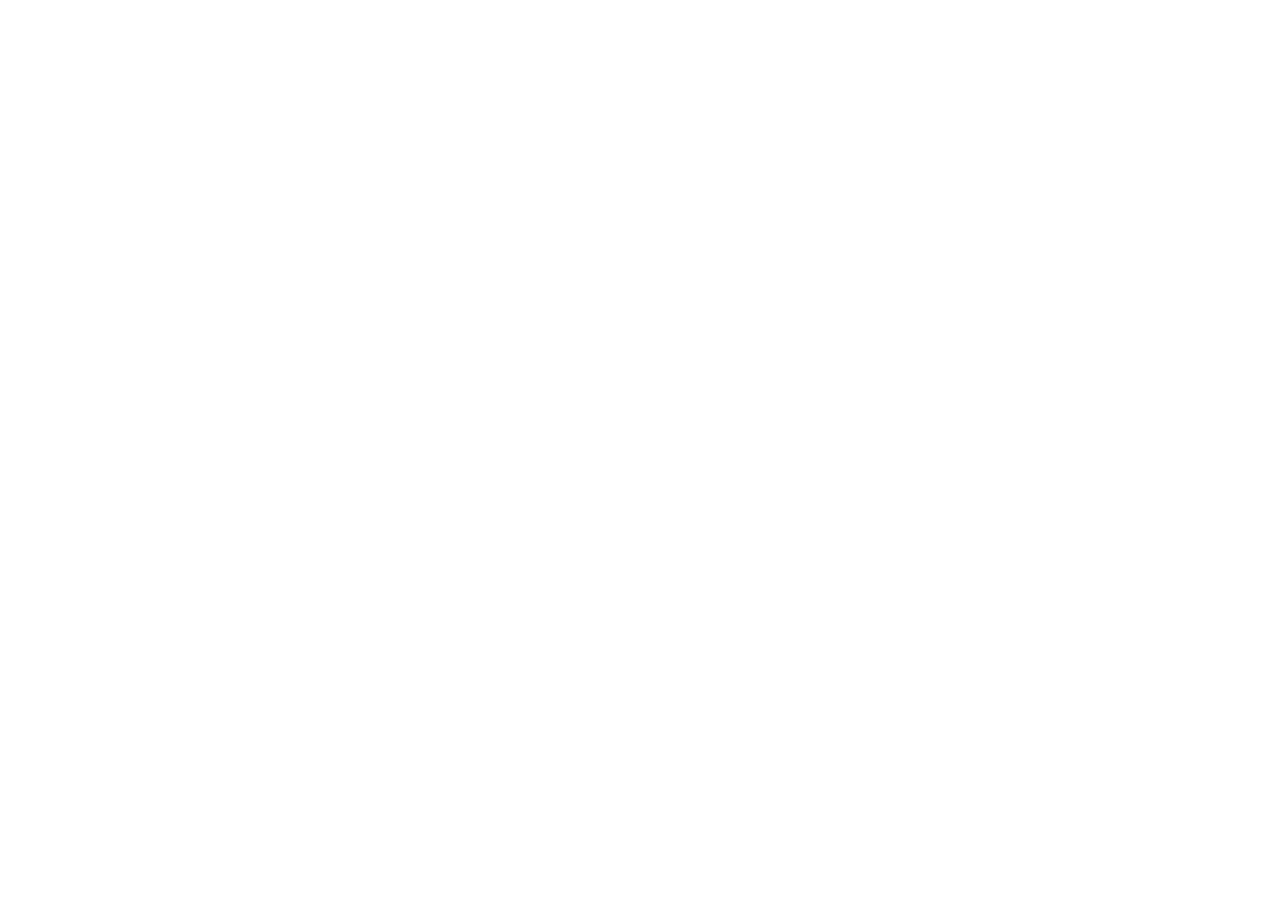
==== index.html @ bf6c63e0 "Sitio arsaminibodegas con código de comunicación del Cubo (33) Co-Authored-By: Claude Opus 5.5 <nore" ====
<!doctype html><meta charset="utf-8"><meta http-equiv="refresh" content="0;url=https://www.arsabodegas.com"><link rel="canonical" href="https://www.arsabodegas.com"><a href="https://www.arsabodegas.com">https://www.arsabodegas.com</a>
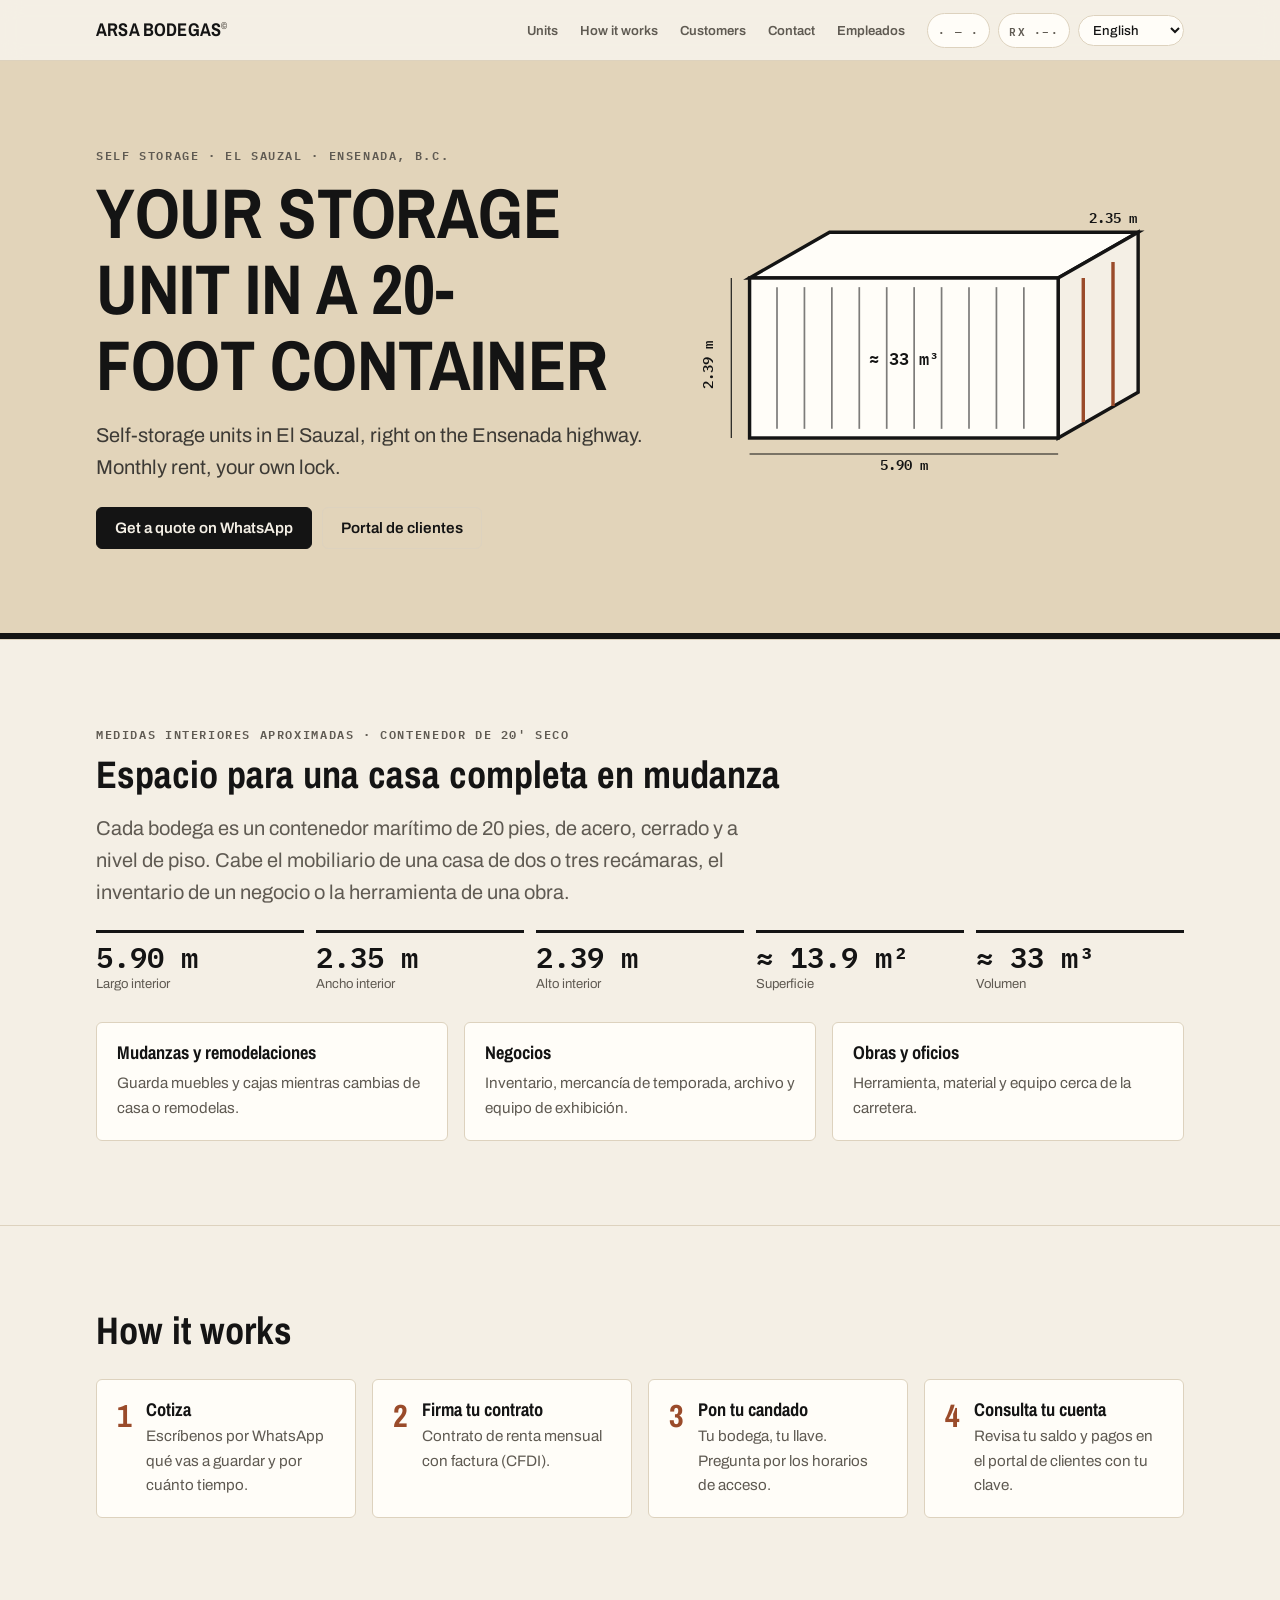
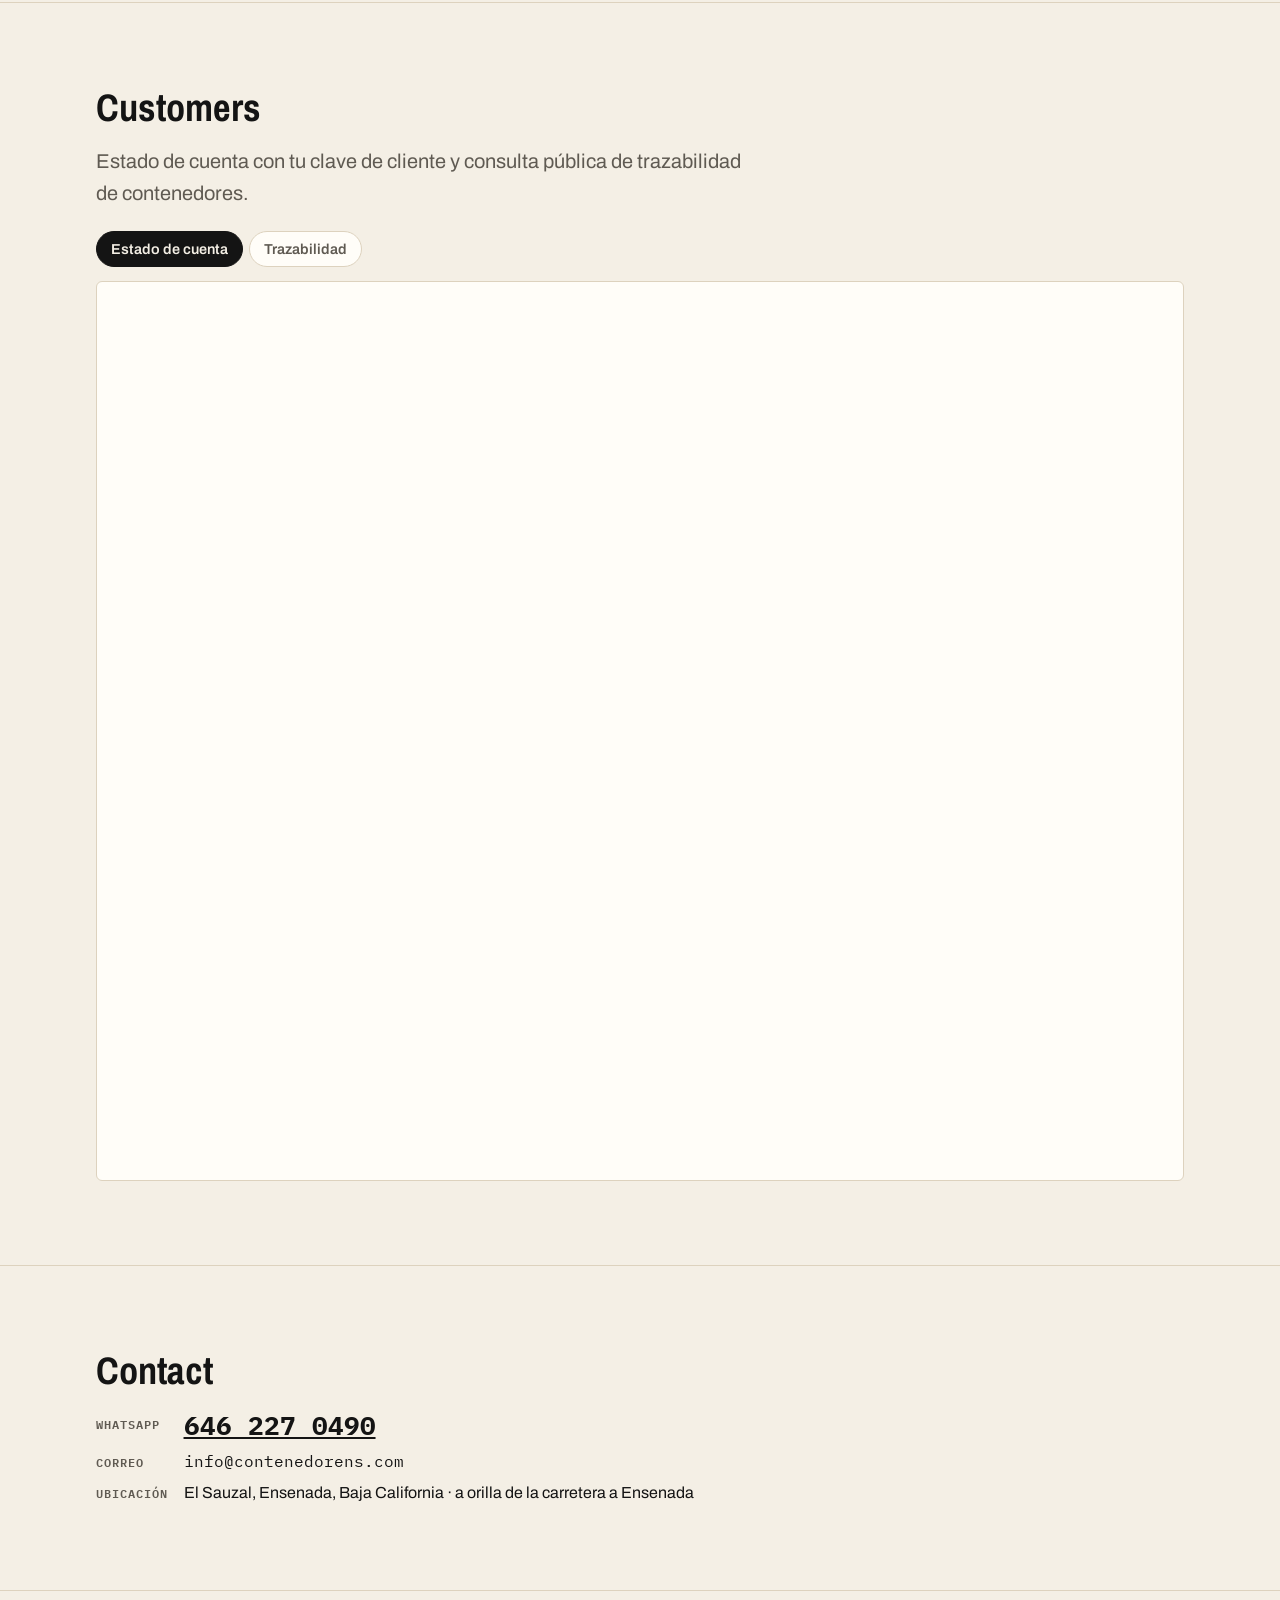
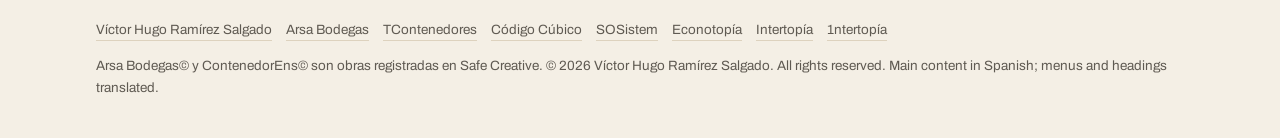
==== commit 45c42ab7: "arsabodegas.com en GitHub Pages: sitio, inventario privado cifrado y componentes comunes Co-Authored" ====
--- a/index.html
+++ b/index.html
@@ -1 +1,137 @@
-<!doctype html><meta charset="utf-8"><meta http-equiv="refresh" content="0;url=https://www.arsabodegas.com"><link rel="canonical" href="https://www.arsabodegas.com"><a href="https://www.arsabodegas.com">https://www.arsabodegas.com</a>+<!doctype html>
+<html lang="es">
+<head>
+<meta charset="utf-8">
+<meta name="viewport" content="width=device-width,initial-scale=1,viewport-fit=cover">
+<title>Arsa Bodegas · Mini bodegas en El Sauzal, Ensenada</title>
+<meta name="description" content="Renta de mini bodegas tipo Self Storage en contenedores marítimos de 20 pies en El Sauzal, Ensenada, Baja California. Cotiza por WhatsApp al 646 227 0490.">
+<meta property="og:title" content="Arsa Bodegas · Mini bodegas en El Sauzal">
+<meta property="og:description" content="Bodegas en contenedores de 20 pies, a orilla de la carretera a Ensenada.">
+<link rel="preconnect" href="https://fonts.googleapis.com">
+<link rel="stylesheet" href="https://fonts.googleapis.com/css2?family=Archivo:wght@400;500;600;800&family=Archivo+Narrow:wght@600;700&family=IBM+Plex+Mono:wght@500;600&display=swap">
+<link rel="stylesheet" href="/_comun/base.css">
+<style>
+/* Arsa Bodegas: beige de lámina, negro de marco de contenedor; títulos condensados como rotulación de patio */
+:root{
+  --bg:#F4EFE5; --surface:#FFFDF8; --fg:#141414; --muted:#5F5A52; --line:#DDD2BE; --accent:#141414; --accent-ink:#F4EFE5;
+  --beige:#E2D4BA; --rust:#9A4B2A;
+  --display:"Archivo Narrow","Arial Narrow",Arial,sans-serif; --body:"Archivo","Helvetica Neue",Arial,sans-serif; --mono:"IBM Plex Mono",ui-monospace,Menlo,monospace;
+  --h1-track:-.005em; --radius:6px; color-scheme:light;
+}
+@media (prefers-color-scheme:dark){:root:not([data-theme="light"]){--bg:#151310;--surface:#1E1B17;--fg:#F1EBE0;--muted:#ABA293;--line:#36312A;--accent:#E2D4BA;--accent-ink:#151310;--beige:#4A4234;--rust:#D98A62;color-scheme:dark}}
+:root[data-theme="dark"]{--bg:#151310;--surface:#1E1B17;--fg:#F1EBE0;--muted:#ABA293;--line:#36312A;--accent:#E2D4BA;--accent-ink:#151310;--beige:#4A4234;--rust:#D98A62;color-scheme:dark}
+.hero{background:var(--beige);border-bottom:6px solid var(--fg)}
+.hero .in{display:grid;grid-template-columns:minmax(0,1.1fr) minmax(0,1fr);gap:32px;align-items:center}
+@media (max-width:820px){.hero .in{grid-template-columns:minmax(0,1fr)}}
+.hero h1{text-transform:uppercase}
+.hero .lead{color:var(--fg);opacity:.8}
+.caja{width:100%;height:auto;display:block}
+.caja text{font:600 12px var(--mono);fill:var(--fg)}
+.paso{display:grid;grid-template-columns:auto minmax(0,1fr);gap:4px 14px;align-items:start}
+.paso b.n{font:700 2rem/1 var(--display);color:var(--rust);grid-row:span 2}
+.medidas{display:grid;grid-template-columns:repeat(auto-fit,minmax(min(100%,150px),1fr));gap:12px;margin-top:22px}
+.medidas div{border-top:3px solid var(--fg);padding-top:10px;display:grid;gap:2px}
+.medidas span{font-size:.82rem;color:var(--muted)}
+.tabs{display:flex;gap:6px;flex-wrap:wrap;margin-top:22px}
+.tabs button{font:600 .9rem var(--body);padding:9px 14px;border-radius:999px;border:1px solid var(--line);background:var(--surface);color:var(--muted);cursor:pointer}
+.tabs button[aria-selected="true"]{background:var(--fg);color:var(--bg);border-color:var(--fg)}
+.wa{font:700 1.6rem/1.2 var(--mono)}
+</style>
+<script>window.SITIO={morse:'ARSA BODEGAS',t:{
+ n_bod:{es:'Bodegas',en:'Units',fr:'Box',pt:'Boxes',it:'Box',de:'Lagerräume',zh:'仓库',ja:'倉庫',ko:'창고',ar:'المخازن',ru:'Боксы',hi:'गोदाम'},
+ n_como:{es:'Cómo funciona',en:'How it works',fr:'Fonctionnement',pt:'Como funciona',it:'Come funziona',de:'So funktioniert es',zh:'流程',ja:'ご利用方法',ko:'이용 방법',ar:'كيف يعمل',ru:'Как это работает',hi:'कैसे काम करता है'},
+ n_cli:{es:'Clientes',en:'Customers',fr:'Clients',pt:'Clientes',it:'Clienti',de:'Kunden',zh:'客户',ja:'お客様',ko:'고객',ar:'العملاء',ru:'Клиентам',hi:'ग्राहक'},
+ h1:{es:'Tu bodega en un contenedor de 20 pies',en:'Your storage unit in a 20-foot container',fr:'Votre box dans un conteneur de 20 pieds',pt:'Seu box em um contêiner de 20 pés',it:'Il tuo box in un container da 20 piedi',de:'Ihr Lagerraum in einem 20-Fuß-Container',zh:'20英尺集装箱里的专属仓库',ja:'20フィートコンテナのあなたの倉庫',ko:'20피트 컨테이너 속 나만의 창고',ar:'مخزنك في حاوية 20 قدمًا',ru:'Ваш склад в 20-футовом контейнере',hi:'20 फुट कंटेनर में आपका गोदाम'},
+ h1s:{es:'Mini bodegas tipo Self Storage en El Sauzal, a orilla de la carretera a Ensenada. Renta mensual, acceso con tu propio candado.',en:'Self-storage units in El Sauzal, right on the Ensenada highway. Monthly rent, your own lock.',fr:'Self-stockage à El Sauzal, au bord de la route d’Ensenada. Location mensuelle, votre propre cadenas.',pt:'Self storage em El Sauzal, à beira da estrada para Ensenada. Aluguel mensal, seu próprio cadeado.',it:'Self storage a El Sauzal, sulla strada per Ensenada. Affitto mensile, il tuo lucchetto.',de:'Self-Storage in El Sauzal, direkt an der Straße nach Ensenada. Monatsmiete, Ihr eigenes Schloss.',zh:'位于恩塞纳达公路旁El Sauzal的自助仓储，按月租用，自带锁具。',ja:'エンセナダ街道沿い、El Sauzalのセルフストレージ。月額制、ご自身の南京錠で利用。',ko:'엔세나다 도로변 El Sauzal의 셀프 스토리지. 월 단위 임대, 개인 자물쇠 사용.',ar:'تخزين ذاتي في El Sauzal على طريق إنسينادا. إيجار شهري وقفلك الخاص.',ru:'Склады самообслуживания в Эль-Саузаль у трассы на Энсенаду. Помесячная аренда, ваш замок.',hi:'एनसेनाडा हाईवे के किनारे El Sauzal में सेल्फ स्टोरेज। मासिक किराया, अपना ताला।'},
+ cot:{es:'Cotizar por WhatsApp',en:'Get a quote on WhatsApp',fr:'Devis sur WhatsApp',pt:'Orçamento no WhatsApp',it:'Preventivo su WhatsApp',de:'Angebot per WhatsApp',zh:'WhatsApp询价',ja:'WhatsAppで見積もり',ko:'WhatsApp 견적',ar:'اطلب عرض سعر عبر واتساب',ru:'Запросить цену в WhatsApp',hi:'WhatsApp पर कोटेशन'}
+}};</script>
+<script src="/_comun/comun.js" defer></script>
+</head>
+<body>
+<header class="bar"><div class="in">
+  <a class="brand" href="/">ARSA BODEGAS<sup>©</sup></a>
+  <nav class="secc" aria-label="Secciones"><a href="#bodegas" data-t="n_bod">Bodegas</a><a href="#como" data-t="n_como">Cómo funciona</a><a href="#clientes" data-t="n_cli">Clientes</a><a href="#contacto" data-t="contacto">Contacto</a><a href="/inventario/">Empleados</a></nav>
+  <div class="tools"><button type="button" class="morse" data-morse="ARSA BODEGAS">· — ·</button><select id="lang" aria-label="Idioma"></select></div>
+</div></header>
+
+<main>
+<section class="hero"><div class="in">
+  <div>
+    <p class="eyebrow">Self Storage · El Sauzal · Ensenada, B.C.</p>
+    <h1 data-t="h1">Tu bodega en un contenedor de 20 pies</h1>
+    <p class="lead" data-t="h1s">Mini bodegas tipo Self Storage en El Sauzal, a orilla de la carretera a Ensenada. Renta mensual, acceso con tu propio candado.</p>
+    <div class="btns"><a class="btn" href="https://wa.me/526462270490?text=Hola%2C%20quiero%20cotizar%20una%20bodega%20en%20Arsa%20Bodegas" target="_blank" rel="noopener" data-t="cot">Cotizar por WhatsApp</a><a class="btn ghost" href="#clientes">Portal de clientes</a></div>
+  </div>
+  <svg class="caja" viewBox="0 0 440 260" role="img" aria-label="Contenedor de 20 pies con medidas interiores aproximadas de 5.90 por 2.35 por 2.39 metros">
+    <polygon points="60,70 330,70 400,30 130,30" fill="var(--surface)" stroke="var(--fg)" stroke-width="3"/>
+    <polygon points="330,70 400,30 400,170 330,210" fill="var(--bg)" stroke="var(--fg)" stroke-width="3"/>
+    <rect x="60" y="70" width="270" height="140" fill="var(--surface)" stroke="var(--fg)" stroke-width="3"/>
+    <g stroke="var(--fg)" stroke-width="1.5" opacity=".55">
+      <line x1="84" y1="78" x2="84" y2="202"/><line x1="108" y1="78" x2="108" y2="202"/><line x1="132" y1="78" x2="132" y2="202"/><line x1="156" y1="78" x2="156" y2="202"/><line x1="180" y1="78" x2="180" y2="202"/><line x1="204" y1="78" x2="204" y2="202"/><line x1="228" y1="78" x2="228" y2="202"/><line x1="252" y1="78" x2="252" y2="202"/><line x1="276" y1="78" x2="276" y2="202"/><line x1="300" y1="78" x2="300" y2="202"/>
+    </g>
+    <line x1="352" y1="70" x2="352" y2="196" stroke="var(--rust)" stroke-width="3"/><line x1="378" y1="56" x2="378" y2="182" stroke="var(--rust)" stroke-width="3"/>
+    <text x="195" y="238" text-anchor="middle">5.90 m</text><line x1="60" y1="224" x2="330" y2="224" stroke="var(--fg)"/>
+    <text x="28" y="146" text-anchor="middle" transform="rotate(-90 28 146)">2.39 m</text><line x1="44" y1="70" x2="44" y2="210" stroke="var(--fg)"/>
+    <text x="378" y="22" text-anchor="middle">2.35 m</text>
+    <text x="195" y="146" text-anchor="middle" style="font-size:15px">≈ 33 m³</text>
+  </svg>
+</div></section>
+
+<section id="bodegas"><div class="in">
+  <p class="eyebrow">Medidas interiores aproximadas · contenedor de 20' seco</p>
+  <h2>Espacio para una casa completa en mudanza</h2>
+  <p class="lead">Cada bodega es un contenedor marítimo de 20 pies, de acero, cerrado y a nivel de piso. Cabe el mobiliario de una casa de dos o tres recámaras, el inventario de un negocio o la herramienta de una obra.</p>
+  <div class="medidas">
+    <div><b class="num">5.90 m</b><span>Largo interior</span></div>
+    <div><b class="num">2.35 m</b><span>Ancho interior</span></div>
+    <div><b class="num">2.39 m</b><span>Alto interior</span></div>
+    <div><b class="num">≈ 13.9 m²</b><span>Superficie</span></div>
+    <div><b class="num">≈ 33 m³</b><span>Volumen</span></div>
+  </div>
+  <div class="cols">
+    <div class="card"><h3>Mudanzas y remodelaciones</h3><p>Guarda muebles y cajas mientras cambias de casa o remodelas.</p></div>
+    <div class="card"><h3>Negocios</h3><p>Inventario, mercancía de temporada, archivo y equipo de exhibición.</p></div>
+    <div class="card"><h3>Obras y oficios</h3><p>Herramienta, material y equipo cerca de la carretera.</p></div>
+  </div>
+</div></section>
+
+<section id="como"><div class="in">
+  <h2 data-t="n_como">Cómo funciona</h2>
+  <div class="cols">
+    <div class="card paso"><b class="n">1</b><h3>Cotiza</h3><p>Escríbenos por WhatsApp qué vas a guardar y por cuánto tiempo.</p></div>
+    <div class="card paso"><b class="n">2</b><h3>Firma tu contrato</h3><p>Contrato de renta mensual con factura (CFDI).</p></div>
+    <div class="card paso"><b class="n">3</b><h3>Pon tu candado</h3><p>Tu bodega, tu llave. Pregunta por los horarios de acceso.</p></div>
+    <div class="card paso"><b class="n">4</b><h3>Consulta tu cuenta</h3><p>Revisa tu saldo y pagos en el portal de clientes con tu clave.</p></div>
+  </div>
+</div></section>
+
+<section id="clientes"><div class="in">
+  <h2 data-t="n_cli">Clientes</h2>
+  <p class="lead">Estado de cuenta con tu clave de cliente y consulta pública de trazabilidad de contenedores.</p>
+  <div class="tabs" role="tablist">
+    <button role="tab" aria-selected="true" data-f="https://tcontenedores.com/portal/">Estado de cuenta</button>
+    <button role="tab" aria-selected="false" data-f="https://tcontenedores.com/">Trazabilidad</button>
+  </div>
+  <iframe class="frame" id="marco" title="Portal de clientes" src="https://tcontenedores.com/portal/" style="height:900px;margin-top:14px" loading="lazy"></iframe>
+</div></section>
+
+<section id="contacto"><div class="in">
+  <h2 data-t="contacto">Contacto</h2>
+  <dl class="kv" style="margin-top:20px">
+    <dt>WhatsApp</dt><dd><a class="wa" href="https://wa.me/526462270490" target="_blank" rel="noopener">646 227 0490</a></dd>
+    <dt>Correo</dt><dd class="mono sel">info@contenedorens.com</dd>
+    <dt>Ubicación</dt><dd>El Sauzal, Ensenada, Baja California · a orilla de la carretera a Ensenada</dd>
+  </dl>
+</div></section>
+</main>
+
+<footer class="pie"><div class="in">
+  <div class="red" id="red" aria-label="Red de sitios"></div>
+  <p>Arsa Bodegas© y ContenedorEns© son obras registradas en Safe Creative. © <span data-anio>2026</span> Víctor Hugo Ramírez Salgado. <span data-t="derechos">Todos los derechos reservados.</span> <span id="idioma-nota"></span></p>
+</div></footer>
+<script>
+document.querySelectorAll('.tabs button').forEach(b=>b.addEventListener('click',()=>{document.querySelectorAll('.tabs button').forEach(x=>x.setAttribute('aria-selected',x===b?'true':'false'));document.getElementById('marco').src=b.dataset.f;}));
+window.addEventListener('message',e=>{if(!/^https:\/\/(www\.)?tcontenedores\.com$/.test(e.origin))return;const d=e.data||{};const h=d.h;if((d.tcontenedores||d.vhrs)&&h)document.getElementById('marco').style.height=(h+16)+'px';});
+</script>
+</body>
+</html>
--- a/_comun/base.css
+++ b/_comun/base.css
@@ -0,0 +1,52 @@
+/* Sitios VHRS · estructura común. Cada sitio define sus tokens (--bg, --fg, --muted, --line, --surface, --accent, --accent-ink, --display, --body, --mono). */
+*{box-sizing:border-box}
+[hidden]{display:none!important}
+html{-webkit-text-size-adjust:100%;scroll-behavior:smooth}
+@media (prefers-reduced-motion:reduce){html{scroll-behavior:auto}*{animation:none!important;transition:none!important}}
+body{margin:0;background:var(--bg);color:var(--fg);font:16px/1.6 var(--body);-webkit-font-smoothing:antialiased}
+a{color:var(--accent)}
+img{max-width:100%}
+.in{max-width:1120px;margin:0 auto;padding-left:max(16px,env(safe-area-inset-left,0px));padding-right:max(16px,env(safe-area-inset-right,0px))}
+.bar{position:sticky;top:0;z-index:20;background:color-mix(in srgb,var(--bg) 88%,transparent);backdrop-filter:blur(10px);-webkit-backdrop-filter:blur(10px);border-bottom:1px solid var(--line)}
+.bar .in{display:flex;align-items:center;gap:12px;min-height:60px;flex-wrap:wrap;padding-block:8px}
+.brand{font:var(--brand-weight,700) 1.15rem/1 var(--display);letter-spacing:var(--brand-track,.01em);color:var(--fg);text-decoration:none;margin-right:auto;white-space:nowrap}
+.brand sup{font-size:.55em;color:var(--muted)}
+nav.secc{display:flex;gap:2px;flex-wrap:wrap;order:3;width:100%}
+@media (min-width:860px){nav.secc{order:0;width:auto}}
+nav.secc a{font:600 .82rem var(--body);color:var(--muted);text-decoration:none;padding:6px 10px;border-radius:999px}
+nav.secc a:hover,nav.secc a[aria-current]{color:var(--fg);background:var(--surface)}
+.tools{display:flex;gap:8px;align-items:center}
+.tools select{font:500 .82rem var(--body);color:var(--fg);background:var(--surface);border:1px solid var(--line);border-radius:999px;padding:6px 10px;max-width:130px}
+.morse{font:600 .66rem var(--mono);letter-spacing:.12em;color:var(--muted);background:var(--surface);border:1px solid var(--line);border-radius:999px;padding:7px 10px;cursor:pointer;white-space:nowrap}
+.morse:hover,.morse.on{color:var(--accent);border-color:var(--accent)}
+section{padding-block:clamp(40px,7vw,84px)}
+section+section{border-top:1px solid var(--line)}
+.eyebrow{font:600 .72rem var(--mono);letter-spacing:.14em;text-transform:uppercase;color:var(--muted);margin:0 0 10px}
+h1,h2,h3{font-family:var(--display);line-height:1.08;margin:0;text-wrap:balance}
+h1{font-size:clamp(2.2rem,6.4vw,4.4rem);font-weight:var(--h1-weight,700);letter-spacing:var(--h1-track,-.01em)}
+h2{font-size:clamp(1.6rem,3.6vw,2.4rem);font-weight:var(--h2-weight,700)}
+h3{font-size:1.15rem;font-weight:700}
+p{margin:0}
+.lead{font-size:clamp(1.05rem,2vw,1.25rem);color:var(--muted);max-width:60ch;margin-top:16px}
+.stack{display:grid;gap:14px}
+.cols{display:grid;grid-template-columns:repeat(auto-fit,minmax(min(100%,260px),1fr));gap:16px;margin-top:28px}
+.card{background:var(--surface);border:1px solid var(--line);border-radius:var(--radius,12px);padding:20px;display:grid;gap:8px;align-content:start;min-width:0}
+.card p{color:var(--muted);font-size:.95rem}
+.btns{display:flex;flex-wrap:wrap;gap:10px;margin-top:24px}
+.btn{display:inline-flex;align-items:center;gap:8px;font:600 .95rem var(--body);text-decoration:none;padding:12px 18px;border-radius:var(--radius,10px);background:var(--accent);color:var(--accent-ink);border:1px solid var(--accent);cursor:pointer}
+.btn.ghost{background:transparent;color:var(--fg);border-color:var(--line)}
+.btn.ghost:hover{border-color:var(--fg)}
+:focus-visible{outline:2px solid var(--accent);outline-offset:3px}
+.kv{display:grid;grid-template-columns:auto minmax(0,1fr);gap:6px 16px;margin:0}
+.kv dt{font:600 .74rem var(--mono);letter-spacing:.08em;text-transform:uppercase;color:var(--muted);padding-top:3px}
+.kv dd{margin:0}
+.num{font:600 1.8rem/1 var(--mono);font-variant-numeric:tabular-nums}
+.mono{font-family:var(--mono)}
+.sel{user-select:all}
+.frame{width:100%;border:1px solid var(--line);border-radius:var(--radius,12px);background:var(--surface);display:block}
+footer.pie{border-top:1px solid var(--line);padding-block:28px 40px;font-size:.84rem;color:var(--muted)}
+footer.pie .in{display:grid;gap:14px}
+.red{display:flex;flex-wrap:wrap;gap:6px 14px}
+.red a{color:var(--muted);text-decoration:none;border-bottom:1px solid var(--line)}
+.red a:hover{color:var(--fg)}
+[dir="rtl"] .brand{margin-right:0;margin-left:auto}
